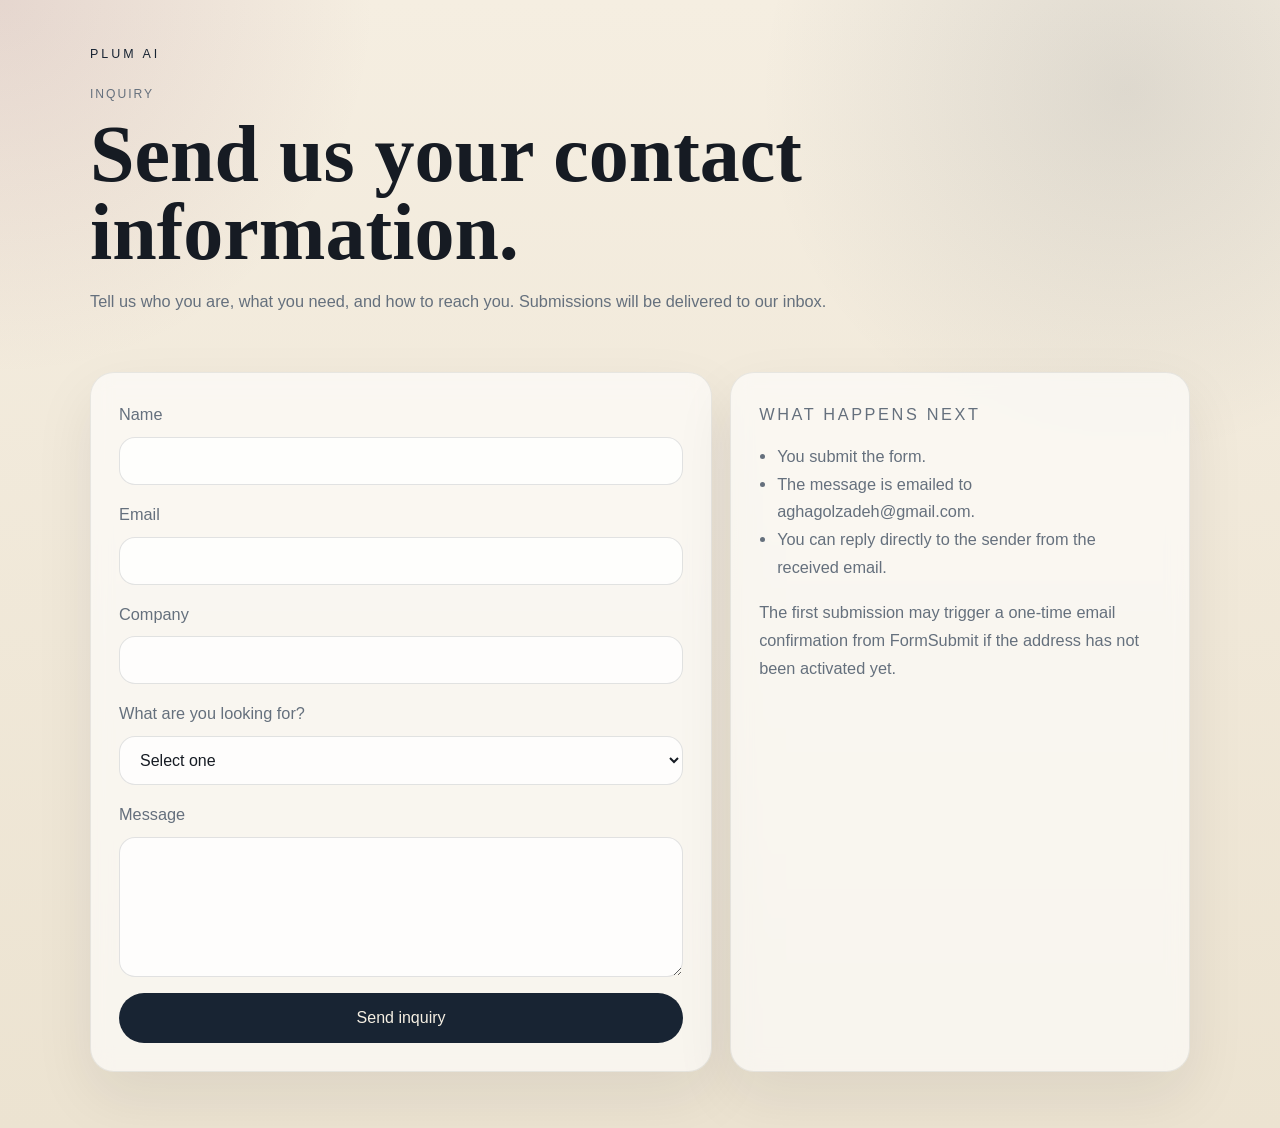
==== contact/index.html @ 0a7303a5 "Add inquiry flow to GitHub Pages site" ====
<!DOCTYPE html>
<html lang="en">
  <head>
    <meta charset="utf-8" />
    <meta name="viewport" content="width=device-width, initial-scale=1" />
    <title>Plum AI Inquiry</title>
    <link rel="stylesheet" href="../assets/contact.css" />
  </head>
  <body>
    <div class="page-shell">
      <header class="hero">
        <a class="home-link" href="../">PLUM AI</a>
        <p class="eyebrow">Inquiry</p>
        <h1>Send us your contact information.</h1>
        <p class="lede">Tell us who you are, what you need, and how to reach you. Submissions will be delivered to our inbox.</p>
      </header>

      <main class="content-grid">
        <section class="panel">
          <form action="https://formsubmit.co/aghagolzadeh@gmail.com" method="POST" class="contact-form">
            <input type="hidden" name="_subject" value="Plum AI inquiry" />
            <input type="hidden" name="_next" value="https://plum-ai.net/contact/thanks/" />
            <input type="hidden" name="_template" value="table" />
            <input type="text" name="_honey" class="honey" tabindex="-1" autocomplete="off" />

            <label>
              <span>Name</span>
              <input type="text" name="name" required />
            </label>

            <label>
              <span>Email</span>
              <input type="email" name="email" required />
            </label>

            <label>
              <span>Company</span>
              <input type="text" name="company" />
            </label>

            <label>
              <span>What are you looking for?</span>
              <select name="interest" required>
                <option value="">Select one</option>
                <option value="measurement">Measurement / attribution</option>
                <option value="planning">Budget planning</option>
                <option value="infrastructure">API / MCP access</option>
                <option value="partnership">Partnership</option>
                <option value="other">Other</option>
              </select>
            </label>

            <label>
              <span>Message</span>
              <textarea name="message" rows="6" required></textarea>
            </label>

            <button type="submit">Send inquiry</button>
          </form>
        </section>

        <aside class="panel side-panel">
          <p class="side-kicker">What Happens Next</p>
          <ul>
            <li>You submit the form.</li>
            <li>The message is emailed to aghagolzadeh@gmail.com.</li>
            <li>You can reply directly to the sender from the received email.</li>
          </ul>
          <p class="note">The first submission may trigger a one-time email confirmation from FormSubmit if the address has not been activated yet.</p>
        </aside>
      </main>
    </div>
  </body>
</html>
---- assets/contact.css ----
:root {
  --ink: #161b23;
  --muted: #65707d;
  --paper: #eee7d8;
  --panel: rgba(255, 255, 255, 0.62);
  --line: rgba(22, 27, 35, 0.08);
  --accent: #8d5068;
  --dark: #182433;
}

* {
  box-sizing: border-box;
}

body {
  margin: 0;
  min-height: 100vh;
  color: var(--ink);
  background:
    radial-gradient(circle at top left, rgba(141, 80, 104, 0.15), transparent 22%),
    radial-gradient(circle at 88% 8%, rgba(24, 36, 51, 0.1), transparent 24%),
    linear-gradient(180deg, #f5eee1 0%, #ece3d1 100%);
  font-family: "Avenir Next", "Segoe UI", sans-serif;
}

.page-shell {
  width: min(1100px, calc(100% - 32px));
  margin: 0 auto;
  padding: 34px 0 56px;
}

.hero {
  max-width: 760px;
  padding: 10px 0 14px;
}

.home-link {
  display: inline-block;
  margin-bottom: 26px;
  color: var(--dark);
  text-decoration: none;
  letter-spacing: 0.24em;
  font-size: 0.78rem;
}

.eyebrow,
.side-kicker {
  margin: 0 0 14px;
  letter-spacing: 0.16em;
  text-transform: uppercase;
  font-size: 0.76rem;
  color: var(--muted);
}

h1 {
  margin: 0;
  font-family: Georgia, "Times New Roman", serif;
  font-size: clamp(2.8rem, 7vw, 5rem);
  line-height: 0.98;
}

.lede,
.panel p,
.panel li,
.contact-form span {
  color: var(--muted);
  line-height: 1.7;
  font-size: 1.02rem;
}

.content-grid {
  display: grid;
  grid-template-columns: 1.15fr 0.85fr;
  gap: 18px;
  margin-top: 26px;
}

.panel {
  padding: 28px;
  border-radius: 24px;
  border: 1px solid var(--line);
  background: var(--panel);
  box-shadow: 0 24px 60px rgba(22, 27, 35, 0.08);
  backdrop-filter: blur(10px);
}

.contact-form {
  display: grid;
  gap: 16px;
}

.contact-form label {
  display: grid;
  gap: 8px;
}

.contact-form input,
.contact-form select,
.contact-form textarea {
  width: 100%;
  border: 1px solid rgba(22, 27, 35, 0.12);
  background: rgba(255, 255, 255, 0.78);
  border-radius: 16px;
  padding: 14px 16px;
  font: inherit;
  color: var(--ink);
}

.contact-form textarea {
  resize: vertical;
  min-height: 140px;
}

.contact-form button,
.button-link {
  display: inline-flex;
  align-items: center;
  justify-content: center;
  min-width: 150px;
  padding: 15px 22px;
  border-radius: 999px;
  border: 1px solid transparent;
  background: var(--dark);
  color: #f5efe3;
  text-decoration: none;
  font: inherit;
  cursor: pointer;
}

.button-link.secondary {
  background: transparent;
  color: var(--dark);
  border-color: rgba(22, 27, 35, 0.12);
}

.side-panel ul {
  padding-left: 18px;
  margin: 0 0 18px;
}

.note {
  font-size: 0.94rem;
}

.honey {
  position: absolute;
  left: -9999px;
}

.thanks-shell {
  min-height: 100vh;
  display: grid;
  place-items: center;
}

.thanks-panel {
  width: min(680px, 100%);
}

.thanks-actions {
  display: flex;
  flex-wrap: wrap;
  gap: 14px;
  margin-top: 26px;
}

@media (max-width: 860px) {
  .content-grid {
    grid-template-columns: 1fr;
  }
}
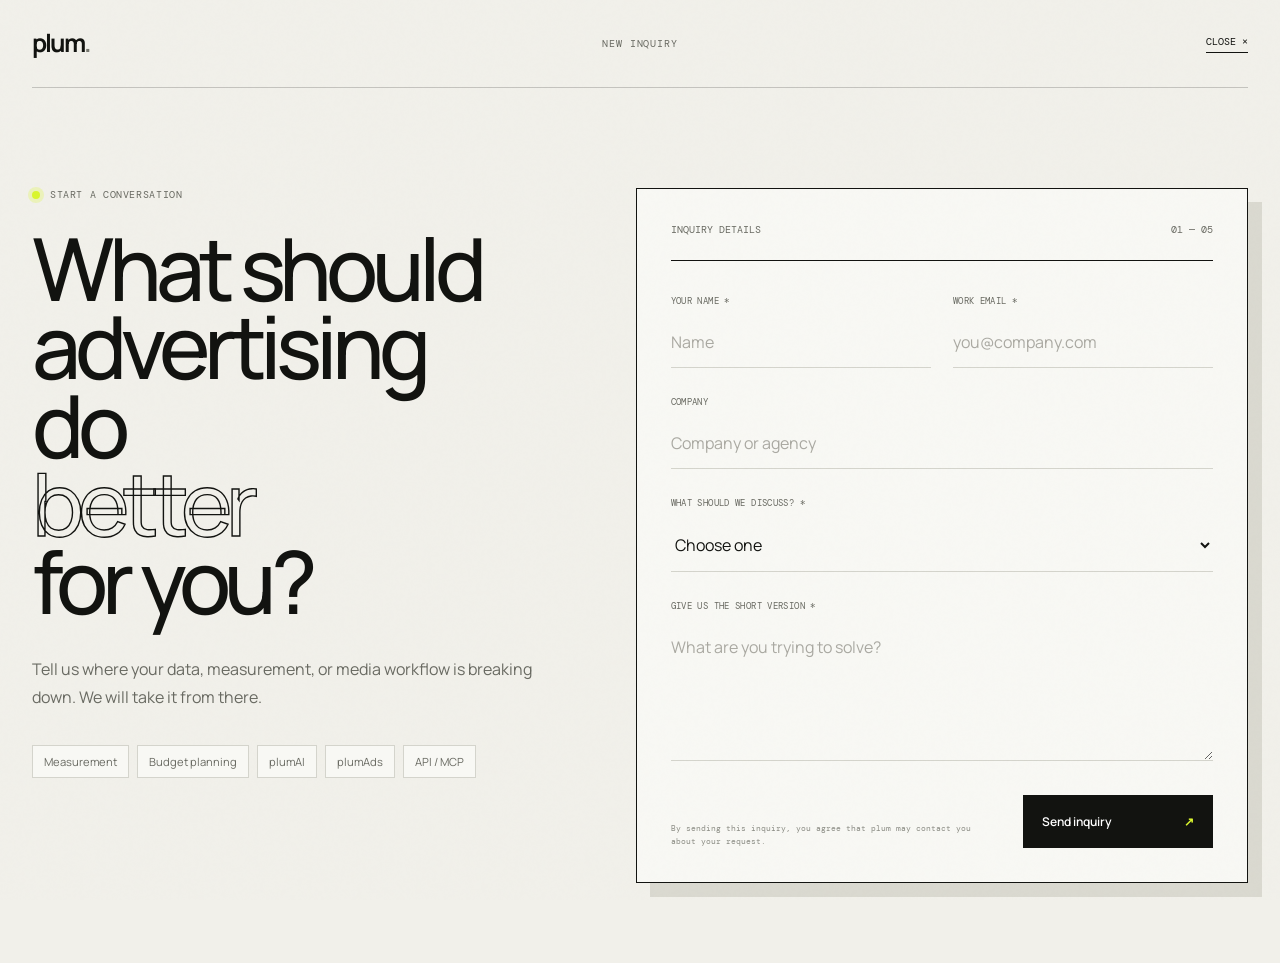
==== commit 57f19157: "Redesign Plum site with neutral adtech system" ====
--- a/contact/index.html
+++ b/contact/index.html
@@ -3,72 +3,68 @@
   <head>
     <meta charset="utf-8" />
     <meta name="viewport" content="width=device-width, initial-scale=1" />
-    <title>Plum AI Inquiry</title>
+    <meta name="theme-color" content="#f1f0ea" />
+    <title>Talk to plum</title>
+    <meta name="description" content="Start a conversation with plum about advertising intelligence, measurement, planning, or service access." />
+    <link rel="preconnect" href="https://fonts.googleapis.com" />
+    <link rel="preconnect" href="https://fonts.gstatic.com" crossorigin />
+    <link href="https://fonts.googleapis.com/css2?family=DM+Mono:wght@300;400;500&amp;family=Manrope:wght@400;500;600;700&amp;display=swap" rel="stylesheet" />
     <link rel="stylesheet" href="../assets/contact.css" />
   </head>
   <body>
-    <div class="page-shell">
-      <header class="hero">
-        <a class="home-link" href="../">PLUM AI</a>
-        <p class="eyebrow">Inquiry</p>
-        <h1>Send us your contact information.</h1>
-        <p class="lede">Tell us who you are, what you need, and how to reach you. Submissions will be delivered to our inbox.</p>
-      </header>
+    <header class="site-header">
+      <a class="wordmark" href="../">plum<span>.</span></a>
+      <span class="page-name">New inquiry</span>
+      <a class="header-link" href="../">Close ×</a>
+    </header>
 
-      <main class="content-grid">
-        <section class="panel">
-          <form action="https://formsubmit.co/aghagolzadeh@gmail.com" method="POST" class="contact-form">
-            <input type="hidden" name="_subject" value="Plum AI inquiry" />
-            <input type="hidden" name="_next" value="https://plum-ai.net/contact/thanks/" />
-            <input type="hidden" name="_template" value="table" />
-            <input type="text" name="_honey" class="honey" tabindex="-1" autocomplete="off" />
+    <main class="contact-shell page-frame">
+      <section class="contact-intro">
+        <p class="eyebrow"><i></i> Start a conversation</p>
+        <h1>What should advertising do <em>better</em> for you?</h1>
+        <p class="lede">Tell us where your data, measurement, or media workflow is breaking down. We will take it from there.</p>
+        <div class="contact-topics">
+          <span>Measurement</span><span>Budget planning</span><span>plumAI</span><span>plumAds</span><span>API / MCP</span>
+        </div>
+      </section>
 
-            <label>
-              <span>Name</span>
-              <input type="text" name="name" required />
-            </label>
+      <section class="form-panel">
+        <div class="form-head"><span>Inquiry details</span><b>01 — 05</b></div>
+        <form action="https://formsubmit.co/aghagolzadeh@gmail.com" method="POST" class="contact-form">
+          <input type="hidden" name="_subject" value="New plum inquiry" />
+          <input type="hidden" name="_next" value="https://plum-ai.net/contact/thanks/" />
+          <input type="hidden" name="_template" value="table" />
+          <input type="text" name="_honey" class="honey" tabindex="-1" autocomplete="off" />
 
-            <label>
-              <span>Email</span>
-              <input type="email" name="email" required />
-            </label>
+          <div class="field-row">
+            <label><span>Your name *</span><input type="text" name="name" autocomplete="name" placeholder="Name" required /></label>
+            <label><span>Work email *</span><input type="email" name="email" autocomplete="email" placeholder="you@company.com" required /></label>
+          </div>
 
-            <label>
-              <span>Company</span>
-              <input type="text" name="company" />
-            </label>
+          <label><span>Company</span><input type="text" name="company" autocomplete="organization" placeholder="Company or agency" /></label>
 
-            <label>
-              <span>What are you looking for?</span>
-              <select name="interest" required>
-                <option value="">Select one</option>
-                <option value="measurement">Measurement / attribution</option>
-                <option value="planning">Budget planning</option>
-                <option value="infrastructure">API / MCP access</option>
-                <option value="partnership">Partnership</option>
-                <option value="other">Other</option>
-              </select>
-            </label>
+          <label>
+            <span>What should we discuss? *</span>
+            <select name="interest" required>
+              <option value="">Choose one</option>
+              <option value="measurement">Measurement and attribution</option>
+              <option value="planning">Budget planning and optimization</option>
+              <option value="plum-ai">plumAI decision intelligence</option>
+              <option value="plum-ads">plumAds activation</option>
+              <option value="infrastructure">API or MCP access</option>
+              <option value="partnership">Partnership</option>
+              <option value="other">Something else</option>
+            </select>
+          </label>
 
-            <label>
-              <span>Message</span>
-              <textarea name="message" rows="6" required></textarea>
-            </label>
+          <label><span>Give us the short version *</span><textarea name="message" rows="5" placeholder="What are you trying to solve?" required></textarea></label>
 
-            <button type="submit">Send inquiry</button>
-          </form>
-        </section>
-
-        <aside class="panel side-panel">
-          <p class="side-kicker">What Happens Next</p>
-          <ul>
-            <li>You submit the form.</li>
-            <li>The message is emailed to aghagolzadeh@gmail.com.</li>
-            <li>You can reply directly to the sender from the received email.</li>
-          </ul>
-          <p class="note">The first submission may trigger a one-time email confirmation from FormSubmit if the address has not been activated yet.</p>
-        </aside>
-      </main>
-    </div>
+          <div class="form-footer">
+            <p>By sending this inquiry, you agree that plum may contact you about your request.</p>
+            <button type="submit">Send inquiry <span>↗</span></button>
+          </div>
+        </form>
+      </section>
+    </main>
   </body>
 </html>
--- a/assets/contact.css
+++ b/assets/contact.css
@@ -1,172 +1,49 @@
-:root {
-  --ink: #161b23;
-  --muted: #65707d;
-  --paper: #eee7d8;
-  --panel: rgba(255, 255, 255, 0.62);
-  --line: rgba(22, 27, 35, 0.08);
-  --accent: #8d5068;
-  --dark: #182433;
-}
-
-* {
-  box-sizing: border-box;
-}
-
-body {
-  margin: 0;
-  min-height: 100vh;
-  color: var(--ink);
-  background:
-    radial-gradient(circle at top left, rgba(141, 80, 104, 0.15), transparent 22%),
-    radial-gradient(circle at 88% 8%, rgba(24, 36, 51, 0.1), transparent 24%),
-    linear-gradient(180deg, #f5eee1 0%, #ece3d1 100%);
-  font-family: "Avenir Next", "Segoe UI", sans-serif;
-}
-
-.page-shell {
-  width: min(1100px, calc(100% - 32px));
-  margin: 0 auto;
-  padding: 34px 0 56px;
-}
-
-.hero {
-  max-width: 760px;
-  padding: 10px 0 14px;
-}
-
-.home-link {
-  display: inline-block;
-  margin-bottom: 26px;
-  color: var(--dark);
-  text-decoration: none;
-  letter-spacing: 0.24em;
-  font-size: 0.78rem;
-}
-
-.eyebrow,
-.side-kicker {
-  margin: 0 0 14px;
-  letter-spacing: 0.16em;
-  text-transform: uppercase;
-  font-size: 0.76rem;
-  color: var(--muted);
-}
-
-h1 {
-  margin: 0;
-  font-family: Georgia, "Times New Roman", serif;
-  font-size: clamp(2.8rem, 7vw, 5rem);
-  line-height: 0.98;
-}
-
-.lede,
-.panel p,
-.panel li,
-.contact-form span {
-  color: var(--muted);
-  line-height: 1.7;
-  font-size: 1.02rem;
-}
-
-.content-grid {
-  display: grid;
-  grid-template-columns: 1.15fr 0.85fr;
-  gap: 18px;
-  margin-top: 26px;
-}
-
-.panel {
-  padding: 28px;
-  border-radius: 24px;
-  border: 1px solid var(--line);
-  background: var(--panel);
-  box-shadow: 0 24px 60px rgba(22, 27, 35, 0.08);
-  backdrop-filter: blur(10px);
-}
-
-.contact-form {
-  display: grid;
-  gap: 16px;
-}
-
-.contact-form label {
-  display: grid;
-  gap: 8px;
-}
-
-.contact-form input,
-.contact-form select,
-.contact-form textarea {
-  width: 100%;
-  border: 1px solid rgba(22, 27, 35, 0.12);
-  background: rgba(255, 255, 255, 0.78);
-  border-radius: 16px;
-  padding: 14px 16px;
-  font: inherit;
-  color: var(--ink);
-}
-
-.contact-form textarea {
-  resize: vertical;
-  min-height: 140px;
-}
-
-.contact-form button,
-.button-link {
-  display: inline-flex;
-  align-items: center;
-  justify-content: center;
-  min-width: 150px;
-  padding: 15px 22px;
-  border-radius: 999px;
-  border: 1px solid transparent;
-  background: var(--dark);
-  color: #f5efe3;
-  text-decoration: none;
-  font: inherit;
-  cursor: pointer;
-}
-
-.button-link.secondary {
-  background: transparent;
-  color: var(--dark);
-  border-color: rgba(22, 27, 35, 0.12);
-}
-
-.side-panel ul {
-  padding-left: 18px;
-  margin: 0 0 18px;
-}
-
-.note {
-  font-size: 0.94rem;
-}
-
-.honey {
-  position: absolute;
-  left: -9999px;
-}
-
-.thanks-shell {
-  min-height: 100vh;
-  display: grid;
-  place-items: center;
-}
-
-.thanks-panel {
-  width: min(680px, 100%);
-}
-
-.thanks-actions {
-  display: flex;
-  flex-wrap: wrap;
-  gap: 14px;
-  margin-top: 26px;
-}
-
-@media (max-width: 860px) {
-  .content-grid {
-    grid-template-columns: 1fr;
-  }
-}
-
+:root { --paper:#f1f0ea; --bright:#f8f8f4; --ink:#121310; --muted:#696a62; --line:#d4d4cc; --acid:#d9f52f; --sans:"Manrope",sans-serif; --mono:"DM Mono",monospace; }
+* { box-sizing:border-box; }
+body { margin:0; min-height:100vh; background:var(--paper); color:var(--ink); font-family:var(--sans); -webkit-font-smoothing:antialiased; }
+body::before { content:""; position:fixed; inset:0; pointer-events:none; opacity:.14; background-image:url("data:image/svg+xml,%3Csvg viewBox='0 0 180 180' xmlns='http://www.w3.org/2000/svg'%3E%3Cfilter id='n'%3E%3CfeTurbulence type='fractalNoise' baseFrequency='.92' numOctaves='4'/%3E%3C/filter%3E%3Crect width='100%25' height='100%25' filter='url(%23n)' opacity='.1'/%3E%3C/svg%3E"); mix-blend-mode:multiply; }
+a { color:inherit; }
+button,input,select,textarea { font:inherit; }
+.page-frame,.site-header { width:min(1320px,calc(100% - 64px)); margin-inline:auto; }
+.site-header { height:88px; display:grid; grid-template-columns:1fr auto 1fr; align-items:center; border-bottom:1px solid rgba(18,19,16,.2); }
+.wordmark { width:fit-content; color:var(--ink); font-size:1.55rem; font-weight:700; letter-spacing:-.08em; line-height:1; text-decoration:none; }
+.wordmark span { color:#777870; }
+.page-name,.header-link,.eyebrow,.form-head,.contact-form label>span,.form-footer p,.thanks-actions { font-family:var(--mono); }
+.page-name { color:var(--muted); font-size:.64rem; letter-spacing:.08em; text-transform:uppercase; }
+.header-link { justify-self:end; padding-bottom:4px; border-bottom:1px solid var(--ink); font-size:.64rem; text-decoration:none; text-transform:uppercase; }
+.contact-shell { display:grid; grid-template-columns:.9fr 1.1fr; gap:clamp(50px,8vw,120px); padding-top:100px; padding-bottom:80px; }
+.contact-intro { align-self:start; position:sticky; top:50px; }
+.eyebrow { display:flex; align-items:center; gap:10px; margin:0 0 28px; color:var(--muted); font-size:.65rem; letter-spacing:.06em; text-transform:uppercase; }
+.eyebrow i { width:8px; height:8px; border-radius:50%; background:var(--acid); box-shadow:0 0 0 4px rgba(217,245,47,.25); }
+h1 { max-width:8.5ch; margin:0 0 34px; font-size:clamp(3.8rem,6.8vw,7.3rem); font-weight:500; letter-spacing:-.07em; line-height:.9; }
+h1 em { display:block; color:transparent; font-style:normal; -webkit-text-stroke:1.4px var(--ink); }
+.lede { max-width:580px; margin-bottom:34px; color:var(--muted); font-size:1rem; line-height:1.75; }
+.contact-topics { display:flex; flex-wrap:wrap; gap:8px; max-width:520px; }
+.contact-topics span { padding:8px 11px; border:1px solid var(--line); background:var(--bright); color:var(--muted); font-size:.7rem; }
+.form-panel { padding:34px; border:1px solid var(--ink); background:var(--bright); box-shadow:14px 14px 0 #dad9d0; }
+.form-head { display:flex; justify-content:space-between; padding-bottom:24px; border-bottom:1px solid var(--ink); color:var(--muted); font-size:.6rem; text-transform:uppercase; }
+.form-head b { font-weight:400; }
+.contact-form { display:grid; gap:28px; padding-top:34px; }
+.field-row { display:grid; grid-template-columns:1fr 1fr; gap:22px; }
+.contact-form label { display:grid; gap:10px; }
+.contact-form label>span { color:var(--muted); font-size:.59rem; letter-spacing:.04em; text-transform:uppercase; }
+.contact-form input,.contact-form select,.contact-form textarea { width:100%; padding:14px 0; border:0; border-bottom:1px solid var(--line); border-radius:0; outline:none; background:transparent; color:var(--ink); transition:border-color 180ms ease; }
+.contact-form input:focus,.contact-form select:focus,.contact-form textarea:focus { border-color:var(--ink); }
+.contact-form input::placeholder,.contact-form textarea::placeholder { color:#aaa9a2; }
+.contact-form textarea { min-height:130px; resize:vertical; }
+.form-footer { display:flex; align-items:end; justify-content:space-between; gap:30px; padding-top:6px; }
+.form-footer p { max-width:320px; margin:0; color:#8b8c84; font-size:.53rem; line-height:1.55; }
+.form-footer button { flex:0 0 auto; display:flex; justify-content:space-between; gap:50px; min-width:190px; padding:17px 18px; border:1px solid var(--ink); background:var(--ink); color:white; cursor:pointer; font-size:.75rem; font-weight:600; }
+.form-footer button span { color:var(--acid); }
+.honey { position:absolute!important; left:-9999px!important; }
+.thanks-page { background:var(--acid); }
+.thanks-page .eyebrow i { background:var(--ink); box-shadow:none; }
+.thanks-shell { position:relative; display:flex; flex-direction:column; justify-content:center; min-height:calc(100vh - 88px); padding-top:70px; padding-bottom:70px; }
+.thanks-shell h1 { max-width:10ch; font-size:clamp(4rem,9vw,9rem); }
+.thanks-shell .lede { max-width:640px; color:#3f4139; font-size:1.08rem; }
+.receipt-mark { position:absolute; right:4vw; top:10vh; display:grid; width:140px; height:140px; place-items:center; border:1px solid var(--ink); border-radius:50%; font-size:3rem; }
+.thanks-actions { display:flex; gap:12px; margin-top:22px; }
+.thanks-actions a { min-width:170px; padding:16px 18px; border:1px solid var(--ink); background:transparent; font-size:.62rem; text-decoration:none; text-transform:uppercase; }
+.thanks-actions a:last-child { background:var(--ink); color:white; }
+@media (max-width:900px) { .page-frame,.site-header{width:calc(100% - 32px)}.site-header{grid-template-columns:1fr auto}.page-name{display:none}.contact-shell{grid-template-columns:1fr;padding-top:70px}.contact-intro{position:static}.form-panel{box-shadow:8px 8px 0 #dad9d0}.receipt-mark{position:static;width:84px;height:84px;margin-bottom:50px;font-size:2rem} }
+@media (max-width:580px) { h1{font-size:clamp(3.6rem,17vw,5rem)}.form-panel{padding:24px}.field-row{grid-template-columns:1fr;gap:28px}.form-footer{align-items:stretch;flex-direction:column}.form-footer button{width:100%}.thanks-actions{flex-direction:column}.thanks-actions a{width:100%} }
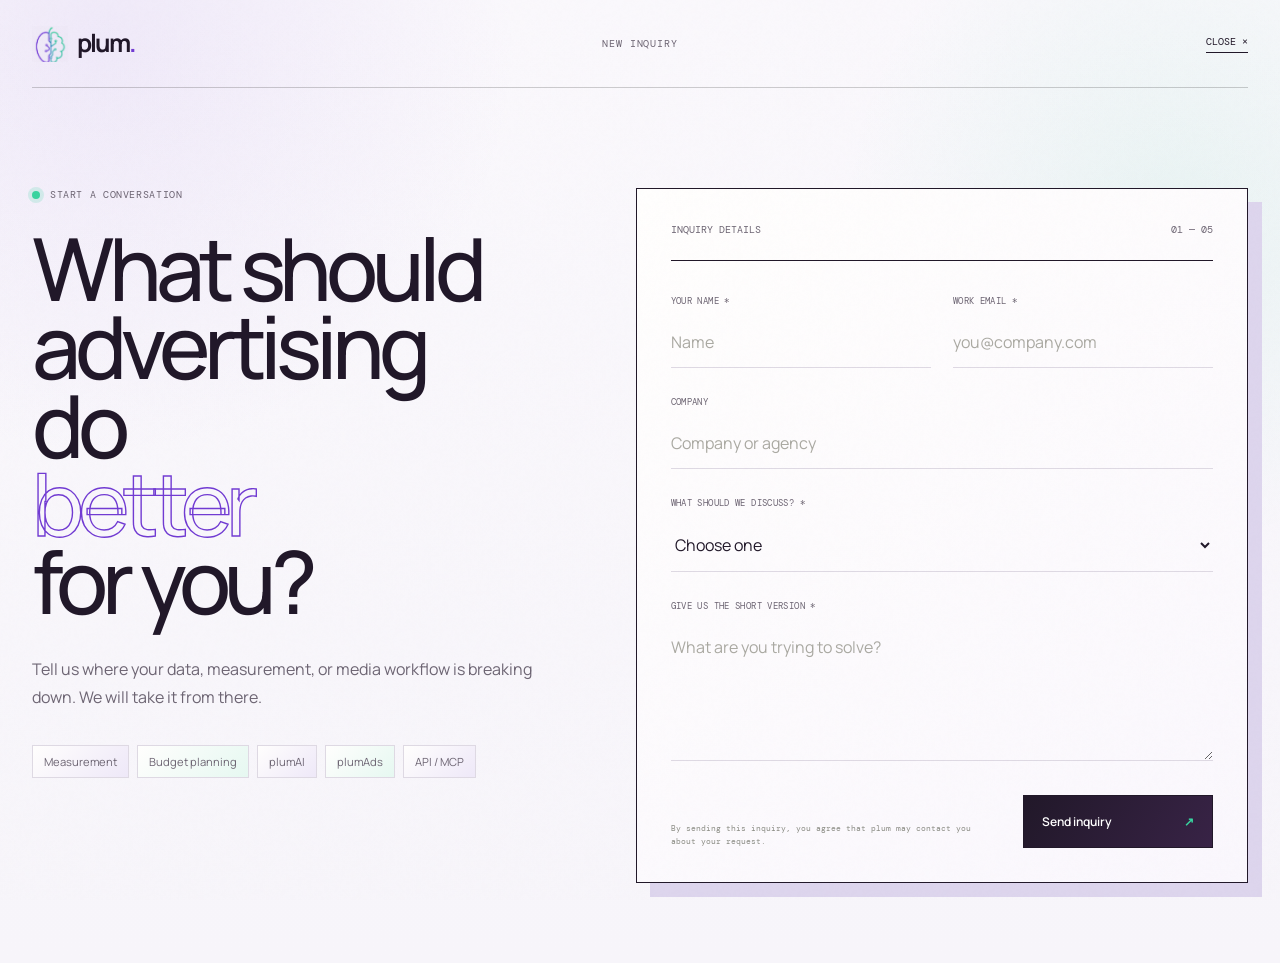
==== commit 7463411d: "Add Plum logo and branded color system" ====
--- a/contact/index.html
+++ b/contact/index.html
@@ -3,9 +3,10 @@
   <head>
     <meta charset="utf-8" />
     <meta name="viewport" content="width=device-width, initial-scale=1" />
-    <meta name="theme-color" content="#f1f0ea" />
+    <meta name="theme-color" content="#f7f5fa" />
     <title>Talk to plum</title>
     <meta name="description" content="Start a conversation with plum about advertising intelligence, measurement, planning, or service access." />
+    <link rel="icon" href="../assets/plum-ai-logo.png" />
     <link rel="preconnect" href="https://fonts.googleapis.com" />
     <link rel="preconnect" href="https://fonts.gstatic.com" crossorigin />
     <link href="https://fonts.googleapis.com/css2?family=DM+Mono:wght@300;400;500&amp;family=Manrope:wght@400;500;600;700&amp;display=swap" rel="stylesheet" />
@@ -13,7 +14,10 @@
   </head>
   <body>
     <header class="site-header">
-      <a class="wordmark" href="../">plum<span>.</span></a>
+      <a class="wordmark brand-lockup" href="../">
+        <span class="brand-symbol"><img src="../assets/plum-ai-logo.png" alt="" /></span>
+        <span class="brand-name">plum<span>.</span></span>
+      </a>
       <span class="page-name">New inquiry</span>
       <a class="header-link" href="../">Close ×</a>
     </header>
--- a/assets/contact.css
+++ b/assets/contact.css
@@ -1,26 +1,30 @@
-:root { --paper:#f1f0ea; --bright:#f8f8f4; --ink:#121310; --muted:#696a62; --line:#d4d4cc; --acid:#d9f52f; --sans:"Manrope",sans-serif; --mono:"DM Mono",monospace; }
+:root { --paper:#f7f5fa; --bright:#fffefd; --ink:#211829; --muted:#6d6573; --line:#ded9e3; --acid:#38d39f; --purple:#713bd2; --purple-soft:#eee8f8; --mint:#e6f8f1; --sans:"Manrope",sans-serif; --mono:"DM Mono",monospace; }
 * { box-sizing:border-box; }
-body { margin:0; min-height:100vh; background:var(--paper); color:var(--ink); font-family:var(--sans); -webkit-font-smoothing:antialiased; }
+body { margin:0; min-height:100vh; background:radial-gradient(circle at 8% 4%,rgba(113,59,210,.08),transparent 28%),radial-gradient(circle at 92% 22%,rgba(34,191,139,.08),transparent 24%),linear-gradient(180deg,#faf8fc,var(--paper)); color:var(--ink); font-family:var(--sans); -webkit-font-smoothing:antialiased; }
 body::before { content:""; position:fixed; inset:0; pointer-events:none; opacity:.14; background-image:url("data:image/svg+xml,%3Csvg viewBox='0 0 180 180' xmlns='http://www.w3.org/2000/svg'%3E%3Cfilter id='n'%3E%3CfeTurbulence type='fractalNoise' baseFrequency='.92' numOctaves='4'/%3E%3C/filter%3E%3Crect width='100%25' height='100%25' filter='url(%23n)' opacity='.1'/%3E%3C/svg%3E"); mix-blend-mode:multiply; }
 a { color:inherit; }
 button,input,select,textarea { font:inherit; }
 .page-frame,.site-header { width:min(1320px,calc(100% - 64px)); margin-inline:auto; }
 .site-header { height:88px; display:grid; grid-template-columns:1fr auto 1fr; align-items:center; border-bottom:1px solid rgba(18,19,16,.2); }
-.wordmark { width:fit-content; color:var(--ink); font-size:1.55rem; font-weight:700; letter-spacing:-.08em; line-height:1; text-decoration:none; }
-.wordmark span { color:#777870; }
+.wordmark { width:fit-content; display:inline-flex; align-items:center; gap:9px; color:var(--ink); font-size:1.55rem; font-weight:700; letter-spacing:-.08em; line-height:1; text-decoration:none; }
+.brand-symbol { display:block; width:36px; height:36px; overflow:hidden; flex:0 0 auto; }
+.brand-symbol img { display:block; width:48px; max-width:none; transform:translate(-6px,-1px); mix-blend-mode:multiply; }
+.brand-name { color:var(--ink); }
+.brand-name>span { color:var(--purple); }
 .page-name,.header-link,.eyebrow,.form-head,.contact-form label>span,.form-footer p,.thanks-actions { font-family:var(--mono); }
 .page-name { color:var(--muted); font-size:.64rem; letter-spacing:.08em; text-transform:uppercase; }
 .header-link { justify-self:end; padding-bottom:4px; border-bottom:1px solid var(--ink); font-size:.64rem; text-decoration:none; text-transform:uppercase; }
 .contact-shell { display:grid; grid-template-columns:.9fr 1.1fr; gap:clamp(50px,8vw,120px); padding-top:100px; padding-bottom:80px; }
 .contact-intro { align-self:start; position:sticky; top:50px; }
 .eyebrow { display:flex; align-items:center; gap:10px; margin:0 0 28px; color:var(--muted); font-size:.65rem; letter-spacing:.06em; text-transform:uppercase; }
-.eyebrow i { width:8px; height:8px; border-radius:50%; background:var(--acid); box-shadow:0 0 0 4px rgba(217,245,47,.25); }
+.eyebrow i { width:8px; height:8px; border-radius:50%; background:var(--acid); box-shadow:0 0 0 4px rgba(56,211,159,.18); }
 h1 { max-width:8.5ch; margin:0 0 34px; font-size:clamp(3.8rem,6.8vw,7.3rem); font-weight:500; letter-spacing:-.07em; line-height:.9; }
-h1 em { display:block; color:transparent; font-style:normal; -webkit-text-stroke:1.4px var(--ink); }
+h1 em { display:block; color:transparent; font-style:normal; -webkit-text-stroke:1.4px var(--purple); }
 .lede { max-width:580px; margin-bottom:34px; color:var(--muted); font-size:1rem; line-height:1.75; }
 .contact-topics { display:flex; flex-wrap:wrap; gap:8px; max-width:520px; }
-.contact-topics span { padding:8px 11px; border:1px solid var(--line); background:var(--bright); color:var(--muted); font-size:.7rem; }
-.form-panel { padding:34px; border:1px solid var(--ink); background:var(--bright); box-shadow:14px 14px 0 #dad9d0; }
+.contact-topics span { padding:8px 11px; border:1px solid var(--line); background:linear-gradient(135deg,var(--bright),var(--purple-soft)); color:var(--muted); font-size:.7rem; }
+.contact-topics span:nth-child(even) { background:linear-gradient(135deg,var(--bright),var(--mint)); }
+.form-panel { padding:34px; border:1px solid var(--ink); background:linear-gradient(145deg,var(--bright),#faf7fd); box-shadow:14px 14px 0 #ddd5ed; }
 .form-head { display:flex; justify-content:space-between; padding-bottom:24px; border-bottom:1px solid var(--ink); color:var(--muted); font-size:.6rem; text-transform:uppercase; }
 .form-head b { font-weight:400; }
 .contact-form { display:grid; gap:28px; padding-top:34px; }
@@ -33,17 +37,18 @@
 .contact-form textarea { min-height:130px; resize:vertical; }
 .form-footer { display:flex; align-items:end; justify-content:space-between; gap:30px; padding-top:6px; }
 .form-footer p { max-width:320px; margin:0; color:#8b8c84; font-size:.53rem; line-height:1.55; }
-.form-footer button { flex:0 0 auto; display:flex; justify-content:space-between; gap:50px; min-width:190px; padding:17px 18px; border:1px solid var(--ink); background:var(--ink); color:white; cursor:pointer; font-size:.75rem; font-weight:600; }
+.form-footer button { flex:0 0 auto; display:flex; justify-content:space-between; gap:50px; min-width:190px; padding:17px 18px; border:1px solid var(--ink); background:linear-gradient(120deg,#211829,#382346); color:white; cursor:pointer; font-size:.75rem; font-weight:600; }
 .form-footer button span { color:var(--acid); }
 .honey { position:absolute!important; left:-9999px!important; }
-.thanks-page { background:var(--acid); }
-.thanks-page .eyebrow i { background:var(--ink); box-shadow:none; }
+.thanks-page { background:radial-gradient(circle at 78% 10%,rgba(56,211,159,.2),transparent 28%),linear-gradient(120deg,#eee8f8 0%,#f8f5fb 48%,#e6f8f1 100%); }
+.thanks-page .eyebrow i { background:var(--purple); box-shadow:0 0 0 4px rgba(113,59,210,.12); }
 .thanks-shell { position:relative; display:flex; flex-direction:column; justify-content:center; min-height:calc(100vh - 88px); padding-top:70px; padding-bottom:70px; }
 .thanks-shell h1 { max-width:10ch; font-size:clamp(4rem,9vw,9rem); }
 .thanks-shell .lede { max-width:640px; color:#3f4139; font-size:1.08rem; }
-.receipt-mark { position:absolute; right:4vw; top:10vh; display:grid; width:140px; height:140px; place-items:center; border:1px solid var(--ink); border-radius:50%; font-size:3rem; }
+.receipt-mark { position:absolute; right:3vw; top:5vh; display:grid; width:210px; height:210px; padding:12px; place-items:center; overflow:hidden; border:1px solid rgba(52,36,64,.14); background:rgba(255,255,255,.68); box-shadow:12px 12px 0 rgba(113,59,210,.08); opacity:.86; }
+.receipt-mark img { width:100%; display:block; mix-blend-mode:multiply; }
 .thanks-actions { display:flex; gap:12px; margin-top:22px; }
 .thanks-actions a { min-width:170px; padding:16px 18px; border:1px solid var(--ink); background:transparent; font-size:.62rem; text-decoration:none; text-transform:uppercase; }
 .thanks-actions a:last-child { background:var(--ink); color:white; }
-@media (max-width:900px) { .page-frame,.site-header{width:calc(100% - 32px)}.site-header{grid-template-columns:1fr auto}.page-name{display:none}.contact-shell{grid-template-columns:1fr;padding-top:70px}.contact-intro{position:static}.form-panel{box-shadow:8px 8px 0 #dad9d0}.receipt-mark{position:static;width:84px;height:84px;margin-bottom:50px;font-size:2rem} }
+@media (max-width:900px) { .page-frame,.site-header{width:calc(100% - 32px)}.site-header{grid-template-columns:1fr auto}.page-name{display:none}.contact-shell{grid-template-columns:1fr;padding-top:70px}.contact-intro{position:static}.form-panel{box-shadow:8px 8px 0 #ddd5ed}.receipt-mark{position:static;width:120px;height:120px;margin-bottom:36px} }
 @media (max-width:580px) { h1{font-size:clamp(3.6rem,17vw,5rem)}.form-panel{padding:24px}.field-row{grid-template-columns:1fr;gap:28px}.form-footer{align-items:stretch;flex-direction:column}.form-footer button{width:100%}.thanks-actions{flex-direction:column}.thanks-actions a{width:100%} }
